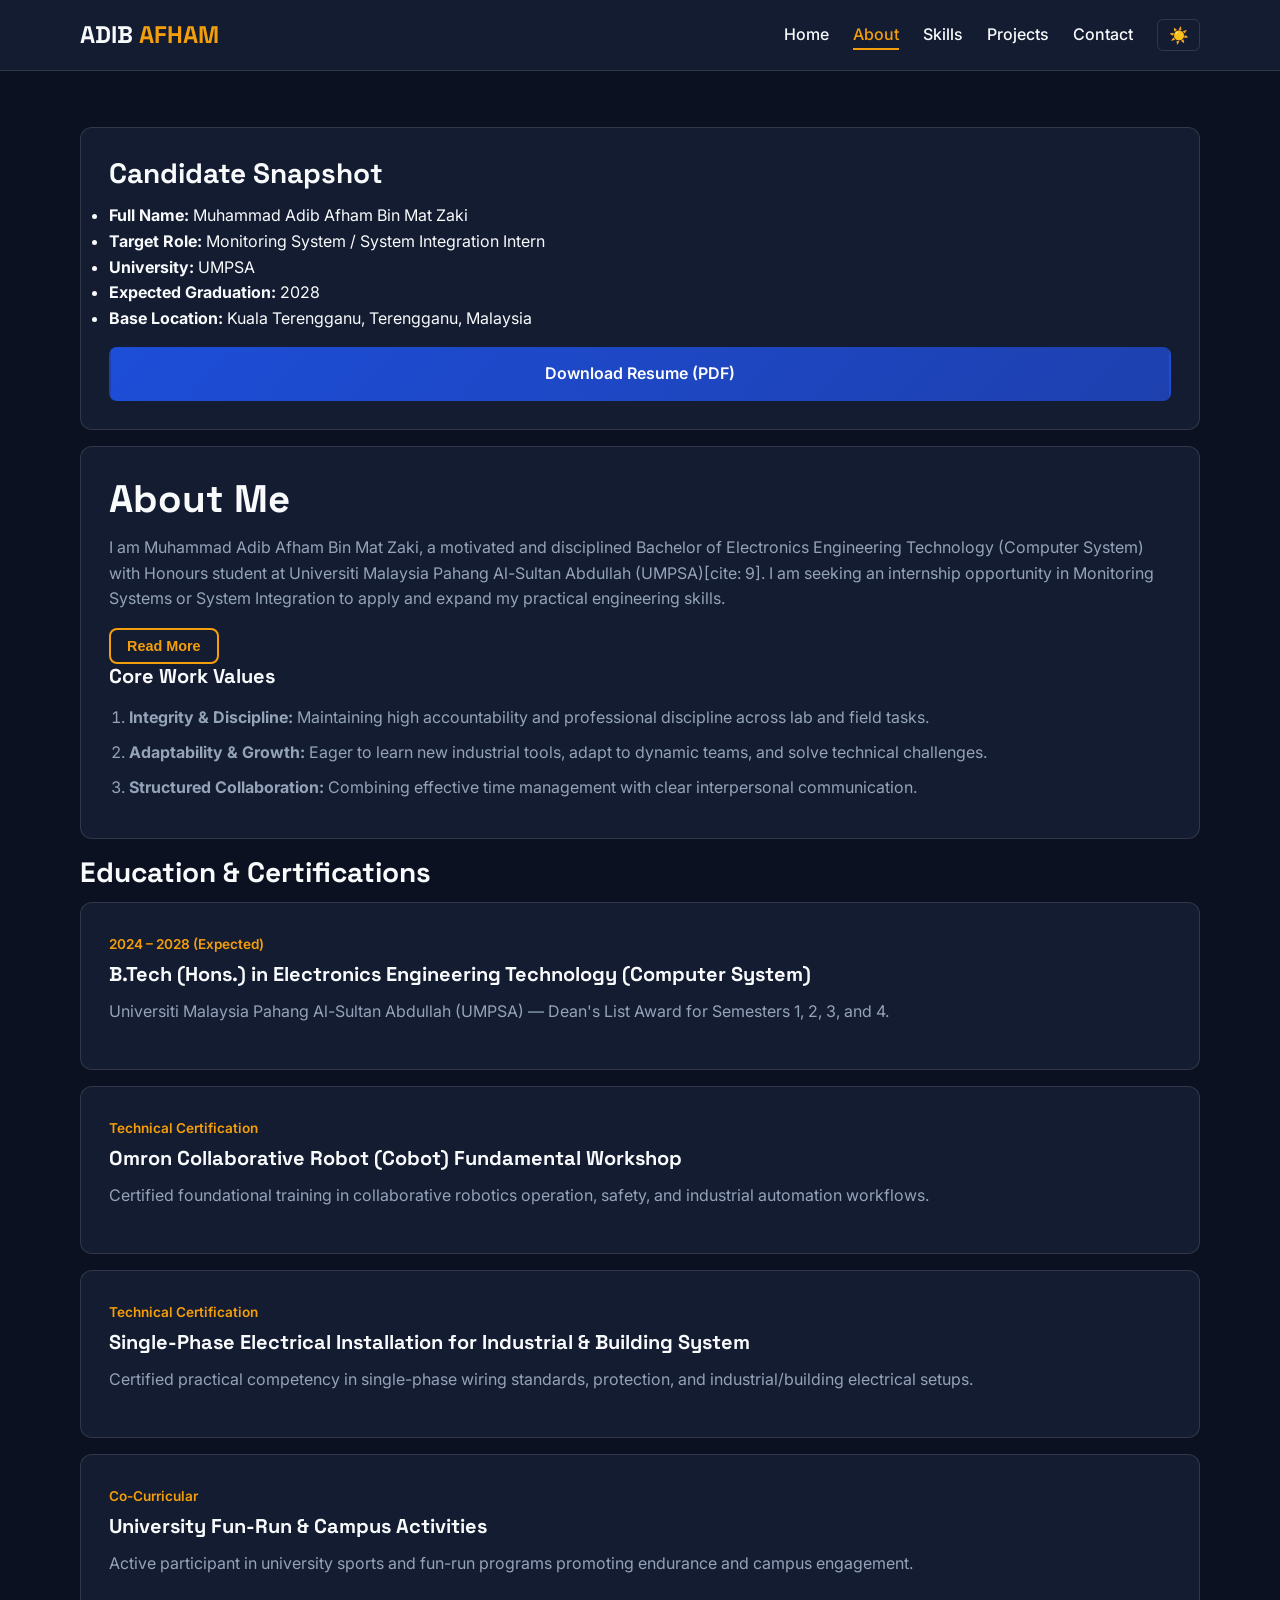
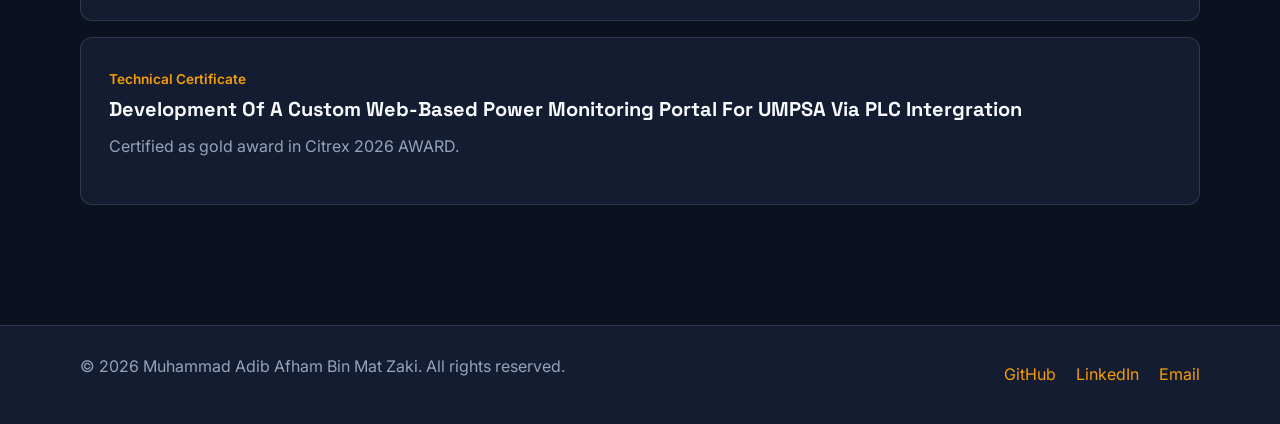
==== about.html @ 21b7c19b "Add files via upload" ====
<!DOCTYPE html>
<html lang="en">
<head>
  <meta charset="UTF-8">
  <meta name="viewport" content="width=device-width, initial-scale=1.0">
  <title>About Me | Muhammad Adib Afham</title>
  <link rel="preconnect" href="https://fonts.googleapis.com">
  <link rel="preconnect" href="https://fonts.gstatic.com" crossorigin>
  <link href="https://fonts.googleapis.com/css2?family=Inter:wght@400;500;600&family=Space+Grotesk:wght@600;700&display=swap" rel="stylesheet">
  <link rel="stylesheet" href="css/style.css">
</head>
<body>
  <header class="site-header">
    <div class="container nav-wrapper">
      <a href="index.html" class="logo">ADIB<span> AFHAM</span></a>
      <button class="hamburger" id="hamburgerBtn" aria-label="Toggle Navigation" aria-expanded="false">
        <span></span>
        <span></span>
        <span></span>
      </button>
      <nav class="main-nav" id="mainNav">
        <ul>
          <li><a href="index.html">Home</a></li>
          <li><a href="about.html" class="active">About</a></li>
          <li><a href="skills.html">Skills</a></li>
          <li><a href="projects.html">Projects</a></li>
          <li><a href="contact.html">Contact</a></li>
        </ul>
        <button id="themeToggle" class="theme-btn" aria-label="Toggle Light/Dark Mode">☀️</button>
      </nav>
    </div>
  </header>

  <main class="container page-section">
    <div class="split-layout">
      <!-- Sticky Left Profile Card -->
      <aside class="sticky-sidebar">
        <div class="card profile-summary-card">
          <h2>Candidate Snapshot</h2>
          <ul class="meta-list">
            <li><strong>Full Name:</strong> Muhammad Adib Afham Bin Mat Zaki</li>
            <li><strong>Target Role:</strong> Monitoring System / System Integration Intern</li>
            <li><strong>University:</strong> UMPSA</li>
            <li><strong>Expected Graduation:</strong> 2028</li>
            <li><strong>Base Location:</strong> Kuala Terengganu, Terengganu, Malaysia</li>
            <p></p>
          </ul>
          <a href="docs/resume.pdf" class="btn btn-primary full-width" download>Download Resume (PDF)</a>
        </div>
      </aside>
      <p></p>

      <!-- Right Detailed Narrative & Credentials -->
      <div class="split-main">
        <article class="card">
          <h1>About Me</h1>
          <p>
            I am Muhammad Adib Afham Bin Mat Zaki, a motivated and disciplined Bachelor of Electronics Engineering Technology (Computer System) with Honours student at Universiti Malaysia Pahang Al-Sultan Abdullah (UMPSA)[cite: 9]. I am seeking an internship opportunity in Monitoring Systems or System Integration to apply and expand my practical engineering skills.
          </p>
          <div id="moreBio" class="hidden-content">
            <p>
              My academic projects focus on connecting industrial controllers with modern software interfaces—including linking Factory I/O simulations to physical PLC hardware via OPC UA (2025) and developing a web-based Water Pump Monitoring System dashboard using Node-RED, MySQL, and HTML with real-time alarm alerts (2026).
            </p>
            <p>
              Alongside earning Dean's List recognition across four consecutive semesters, I have completed hands-on technical workshops in Omron Collaborative Robots (Cobot) and Single-Phase Electrical Installation, and actively participate in university fun-run events.
            </p>
          </div>
          <button id="readMoreBtn" class="btn btn-outline btn-sm">Read More</button>

          <h3>Core Work Values</h3>
          <ol class="styled-list">
            <li><strong>Integrity &amp; Discipline:</strong> Maintaining high accountability and professional discipline across lab and field tasks.</li>
            <li><strong>Adaptability &amp; Growth:</strong> Eager to learn new industrial tools, adapt to dynamic teams, and solve technical challenges.</li>
            <li><strong>Structured Collaboration:</strong> Combining effective time management with clear interpersonal communication.</li>
          </ol>
        </article>
        <p>


        </p>
        <p></p>
        <p></p>
        <section class="credentials-section">
          <h2>Education &amp; Certifications</h2>
          <div class="credentials-grid">
            <article class="card credential-card">
              <span class="timeline-date">2024 – 2028 (Expected)</span>
              <h3>B.Tech (Hons.) in Electronics Engineering Technology (Computer System)</h3>
              <p>Universiti Malaysia Pahang Al-Sultan Abdullah (UMPSA) — Dean's List Award for Semesters 1, 2, 3, and 4.</p>
            </article>
            <p></p>

            <article class="card credential-card">
              <span class="timeline-date">Technical Certification</span>
              <h3>Omron Collaborative Robot (Cobot) Fundamental Workshop</h3>
              <p>Certified foundational training in collaborative robotics operation, safety, and industrial automation workflows.</p>
            </article>
            <p></p>

            <article class="card credential-card">
              <span class="timeline-date">Technical Certification</span>
              <h3>Single-Phase Electrical Installation for Industrial &amp; Building System</h3>
              <p>Certified practical competency in single-phase wiring standards, protection, and industrial/building electrical setups.</p>
            </article>
            <p></p>

            <article class="card credential-card">
              <span class="timeline-date">Co-Curricular</span>
              <h3>University Fun-Run &amp; Campus Activities</h3>
              <p>Active participant in university sports and fun-run programs promoting endurance and campus engagement.</p>
            </article>
            <p></p>

            <article class="card credential-card">
              <span class="timeline-date">Technical Certificate</span>
              <h3>Development Of A Custom Web-Based Power Monitoring Portal For UMPSA Via PLC Intergration</h3>
              <p>Certified as gold award in Citrex 2026 AWARD.</p>
            </article>
            <p></p>
          </div>
        </section>
      </div>
    </div>
  </main>

  <footer class="site-footer">
    <div class="container footer-content">
      <p>&copy; <span id="currentYear">2026</span> Muhammad Adib Afham Bin Mat Zaki. All rights reserved.</p>
      <div class="social-links">
       <a href="https://github.com/Adeebbs" target="_blank" rel="noopener noreferrer">GitHub</a>
        <a href="https://www.linkedin.com/in/adib-afham-a77aa1451/" target="_blank" rel="noopener noreferrer">LinkedIn</a>
        <a href="mailto:adibafham878@gmail.com">Email</a>
      </div>
    </div>
  </footer>

  <button id="scrollTopBtn" class="scroll-top" title="Back to top">&uarr;</button>
  <script src="js/script.js"></script>
</body>
</html>
---- css/style.css ----
/* =========================================================
   CSS Variables & Theme Setup (Cobalt Blue & Amber Gold)
   ========================================================= */
:root {
  --bg-primary: #0b1120;
  --bg-secondary: #131c31;
  --text-primary: #f8fafc;
  --text-secondary: #94a3b8;
  --accent-primary: #1d4ed8;
  --accent-primary-dark: #1e40af;
  --accent-primary-light: #60a5fa;
  --accent-secondary: #f59e0b;
  --accent-secondary-light: #fbbf24;
  --border-color: rgba(248, 250, 252, 0.12);
  --error-color: #f43f5e;
  --success-color: #10b981;
  --font-heading: 'Space Grotesk', sans-serif;
  --font-body: 'Inter', sans-serif;
  --transition: all 0.3s ease;
}

body.light-theme {
  --bg-primary: #f8fafc;
  --bg-secondary: #ffffff;
  --text-primary: #0f172a;
  --text-secondary: #475569;
  --accent-primary: #1d4ed8;
  --accent-primary-dark: #1e3a8a;
  --accent-primary-light: #2563eb;
  --accent-secondary: #d97706;
  --accent-secondary-light: #b45309;
  --border-color: rgba(15, 23, 42, 0.12);
  --error-color: #dc2626;
  --success-color: #059669;
}

/* =========================================================
   Reset & Global Typography
   ========================================================= */
* {
  box-sizing: border-box;
  margin: 0;
  padding: 0;
}

html {
  scroll-behavior: smooth;
}

body {
  font-family: var(--font-body);
  background-color: var(--bg-primary);
  color: var(--text-primary);
  line-height: 1.6;
  transition: background-color 0.3s ease, color 0.3s ease;
}

h1, h2, h3 {
  font-family: var(--font-heading);
  line-height: 1.25;
  margin-bottom: 0.75rem;
}

h1 { font-size: 2.4rem; }
h2 { font-size: 1.75rem; }
h3 { font-size: 1.25rem; }

p {
  margin-bottom: 1rem;
  color: var(--text-secondary);
}

a {
  color: var(--accent-secondary);
  text-decoration: none;
  transition: var(--transition);
}

.container {
  width: 90%;
  max-width: 1120px;
  margin: 0 auto;
}

.page-section {
  padding: 3.5rem 0;
}

.section-subtitle {
  margin-bottom: 2rem;
  font-size: 1.05rem;
}

/* =========================================================
   Header & Responsive Navigation
   ========================================================= */
.site-header {
  background-color: var(--bg-secondary);
  border-bottom: 1px solid var(--border-color);
  position: sticky;
  top: 0;
  z-index: 100;
}

.nav-wrapper {
  display: flex;
  justify-content: space-between;
  align-items: center;
  padding: 1rem 0;
}

.logo {
  font-family: var(--font-heading);
  font-size: 1.5rem;
  font-weight: 700;
  color: var(--text-primary);
}

.logo span {
  color: var(--accent-secondary);
}

.main-nav {
  display: flex;
  align-items: center;
  gap: 1.5rem;
}

.main-nav ul {
  display: flex;
  list-style: none;
  gap: 1.5rem;
}

.main-nav a {
  color: var(--text-primary);
  font-weight: 500;
  padding-bottom: 0.25rem;
  border-bottom: 2px solid transparent;
}

.main-nav a:hover,
.main-nav a.active {
  color: var(--accent-secondary);
  border-bottom-color: var(--accent-secondary);
}

.theme-btn {
  background: transparent;
  border: 1px solid var(--border-color);
  color: var(--text-primary);
  padding: 0.35rem 0.65rem;
  border-radius: 6px;
  cursor: pointer;
  font-size: 1rem;
}

.hamburger {
  display: none;
  flex-direction: column;
  gap: 5px;
  background: transparent;
  border: none;
  cursor: pointer;
}

.hamburger span {
  width: 25px;
  height: 3px;
  background-color: var(--text-primary);
  border-radius: 2px;
}

/* =========================================================
   Buttons & Cards
   ========================================================= */
.btn {
  display: inline-block;
  padding: 0.75rem 1.5rem;
  border-radius: 8px;
  font-weight: 600;
  cursor: pointer;
  border: 2px solid transparent;
  transition: var(--transition);
  text-align: center;
}

.btn-sm {
  padding: 0.5rem 1rem;
  font-size: 0.9rem;
}

.full-width {
  width: 100%;
}

.btn-primary {
  background: linear-gradient(135deg, var(--accent-primary), var(--accent-primary-dark));
  color: #ffffff;
}

.btn-primary:hover {
  transform: translateY(-2px);
  box-shadow: 0 6px 20px rgba(29, 78, 216, 0.45);
}

.btn-outline {
  border-color: var(--accent-secondary);
  color: var(--accent-secondary);
  background: transparent;
}

.btn-outline:hover {
  background-color: var(--accent-secondary);
  color: #0b1120;
}

.card {
  background-color: var(--bg-secondary);
  border: 1px solid var(--border-color);
  border-radius: 12px;
  padding: 1.75rem;
}

/* =========================================================
   Home Page: Hero, Highlights & Table
   ========================================================= */
.hero {
  display: grid;
  grid-template-columns: 1.3fr 0.7fr;
  align-items: center;
  gap: 2.5rem;
  padding: 4rem 0;
}

.greeting-badge {
  display: inline-block;
  background: rgba(29, 78, 216, 0.22);
  border: 1px solid var(--accent-primary-light);
  color: var(--accent-secondary);
  padding: 0.3rem 0.85rem;
  border-radius: 20px;
  font-size: 0.9rem;
  font-weight: 600;
  margin-bottom: 1rem;
}

.highlight {
  color: var(--accent-secondary);
}

.typing-wrapper {
  min-height: 2.2rem;
  color: var(--accent-primary);
  font-size: 1.35rem;
}

body:not(.light-theme) .typing-wrapper {
  color: var(--accent-primary-light);
}

.cursor {
  animation: blink 0.8s infinite;
}

@keyframes blink {
  50% { opacity: 0; }
}

.cta-group {
  display: flex;
  gap: 1rem;
  margin-top: 1.5rem;
}

.hero-image img {
  width: 100%;
  max-width: 300px;
  border-radius: 16px;
  border: 3px solid var(--accent-secondary);
  box-shadow: 0 12px 30px rgba(245, 158, 11, 0.16);
  display: block;
  margin: 0 auto;
}

.highlights {
  padding: 2rem 0;
}

.stats-grid {
  display: grid;
  grid-template-columns: repeat(3, 1fr);
  gap: 1.5rem;
  margin-top: 1rem;
}

.stat-card {
  background-color: var(--bg-secondary);
  border: 1px solid var(--border-color);
  border-left: 4px solid var(--accent-secondary);
  border-radius: 10px;
  padding: 1.5rem;
  transition: var(--transition);
}

.stat-card:hover {
  transform: translateY(-4px);
}

.stat-card h3 {
  font-size: 2rem;
  color: var(--accent-secondary);
  margin-bottom: 0.25rem;
}

.overview-table-section {
  padding: 2.5rem 0 4rem;
}

.table-responsive {
  overflow-x: auto;
  margin-top: 1rem;
}

table {
  width: 100%;
  border-collapse: collapse;
  background-color: var(--bg-secondary);
  border-radius: 10px;
  overflow: hidden;
}

th, td {
  padding: 1rem;
  text-align: left;
  border-bottom: 1px solid var(--border-color);
}

th {
  background-color: rgba(29, 78, 216, 0.25);
  color: var(--text-primary);
  font-family: var(--font-heading);
}

/* =========================================================
   About Page & Timeline
   ========================================================= */
.about-grid {
  display: grid;
  grid-template-columns: 1.4fr 1fr;
  gap: 2rem;
  margin-bottom: 3rem;
}

.hidden-content {
  display: none;
}

.hidden-content.show {
  display: block;
}

.styled-list {
  margin: 1rem 0 0 1.25rem;
  color: var(--text-secondary);
}

.styled-list li {
  margin-bottom: 0.6rem;
}

.timeline {
  border-left: 3px solid var(--accent-primary-light);
  padding-left: 1.5rem;
  margin-top: 1.5rem;
}

.timeline-item {
  position: relative;
  margin-bottom: 2rem;
  background-color: var(--bg-secondary);
  padding: 1.5rem;
  border-radius: 10px;
  border: 1px solid var(--border-color);
}

.timeline-date {
  display: inline-block;
  font-size: 0.85rem;
  font-weight: 600;
  color: var(--accent-secondary);
  margin-bottom: 0.4rem;
}

.timeline-item ul {
  margin-left: 1.25rem;
  color: var(--text-secondary);
}

/* =========================================================
   Skills Page: Tabs & Animated Bars
   ========================================================= */
.tab-buttons,
.filter-controls {
  display: flex;
  flex-wrap: wrap;
  gap: 0.75rem;
  margin-bottom: 2rem;
}

.tab-btn,
.filter-btn {
  padding: 0.6rem 1.2rem;
  border-radius: 8px;
  border: 1px solid var(--border-color);
  background-color: var(--bg-secondary);
  color: var(--text-primary);
  cursor: pointer;
  font-weight: 500;
  transition: var(--transition);
}

.tab-btn.active,
.filter-btn.active,
.tab-btn:hover,
.filter-btn:hover {
  background-color: var(--accent-primary);
  color: #ffffff;
  border-color: var(--accent-primary);
}

.tab-content {
  display: none;
}

.tab-content.active {
  display: block;
}

.skills-grid {
  display: grid;
  grid-template-columns: repeat(2, 1fr);
  gap: 1.5rem;
}

.skill-item {
  margin-bottom: 1.25rem;
}

.skill-header {
  display: flex;
  justify-content: space-between;
  font-size: 0.95rem;
  margin-bottom: 0.4rem;
}

.progress-bar {
  width: 100%;
  height: 10px;
  background-color: rgba(248, 250, 252, 0.12);
  border-radius: 6px;
  overflow: hidden;
}

body.light-theme .progress-bar {
  background-color: #e2e8f0;
}

.progress-fill {
  height: 100%;
  width: 0;
  background: linear-gradient(90deg, var(--accent-primary-light), var(--accent-secondary));
  border-radius: 6px;
  transition: width 0.9s ease-in-out;
}

/* =========================================================
   Projects Page & Modal
   ========================================================= */
.projects-grid {
  display: grid;
  grid-template-columns: repeat(3, 1fr);
  gap: 1.75rem;
}

.project-card {
  background-color: var(--bg-secondary);
  border: 1px solid var(--border-color);
  border-radius: 12px;
  overflow: hidden;
  display: flex;
  flex-direction: column;
  transition: var(--transition);
}

.project-card:hover {
  transform: translateY(-5px);
  border-color: var(--accent-secondary);
}

.project-card img {
  width: 100%;
  height: 185px;
  object-fit: cover;
  background-color: var(--bg-primary);
}

.project-body {
  padding: 1.5rem;
  display: flex;
  flex-direction: column;
  flex-grow: 1;
}

.project-body .btn {
  margin-top: auto;
  align-self: flex-start;
}

.tag {
  display: inline-block;
  font-size: 0.8rem;
  font-weight: 600;
  color: var(--accent-secondary);
  margin-bottom: 0.5rem;
}

.modal {
  display: none;
  position: fixed;
  inset: 0;
  background-color: rgba(11, 17, 32, 0.8);
  z-index: 200;
  align-items: center;
  justify-content: center;
  padding: 1rem;
}

.modal.open {
  display: flex;
}

.modal-content {
  background-color: var(--bg-secondary);
  border: 1px solid var(--accent-secondary);
  border-radius: 12px;
  max-width: 600px;
  width: 100%;
  padding: 2rem;
  position: relative;
}

.modal-close {
  position: absolute;
  top: 1rem;
  right: 1.25rem;
  background: none;
  border: none;
  color: var(--text-primary);
  font-size: 1.75rem;
  cursor: pointer;
}

/* =========================================================
   Contact Page & Validation
   ========================================================= */
.contact-grid {
  display: grid;
  grid-template-columns: 1.3fr 0.9fr;
  gap: 2rem;
}

.form-group {
  margin-bottom: 1.25rem;
}

.form-group label {
  display: block;
  margin-bottom: 0.4rem;
  font-weight: 500;
}

.form-group input,
.form-group textarea {
  width: 100%;
  padding: 0.75rem;
  border-radius: 8px;
  border: 1px solid var(--border-color);
  background-color: var(--bg-primary);
  color: var(--text-primary);
  font-family: inherit;
  font-size: 1rem;
}

.form-group input:focus,
.form-group textarea:focus {
  outline: none;
  border-color: var(--accent-secondary);
}

.error-msg {
  color: var(--error-color);
  font-size: 0.85rem;
  display: block;
  min-height: 1.1rem;
  margin-top: 0.25rem;
}

.success-banner {
  margin-top: 1rem;
  color: var(--success-color);
  font-weight: 600;
}

.contact-list {
  list-style: none;
}

.contact-list li {
  margin-bottom: 1rem;
  color: var(--text-secondary);
}

/* =========================================================
   Footer & Scroll-To-Top
   ========================================================= */
.site-footer {
  background-color: var(--bg-secondary);
  border-top: 1px solid var(--border-color);
  padding: 1.75rem 0;
  margin-top: 3rem;
}

.footer-content {
  display: flex;
  justify-content: space-between;
  align-items: center;
  flex-wrap: wrap;
  gap: 1rem;
}

.social-links {
  display: flex;
  gap: 1.25rem;
}

.scroll-top {
  position: fixed;
  bottom: 1.5rem;
  right: 1.5rem;
  background-color: var(--accent-primary);
  color: #ffffff;
  border: none;
  border-radius: 50%;
  width: 42px;
  height: 42px;
  font-size: 1.2rem;
  cursor: pointer;
  display: none;
  z-index: 90;
}

/* =========================================================
   Media Queries (Tablet <= 768px & Mobile <= 480px)
   ========================================================= */
@media (max-width: 768px) {
  .hamburger {
    display: flex;
  }

  .main-nav {
    display: none;
    position: absolute;
    top: 100%;
    left: 0;
    right: 0;
    background-color: var(--bg-secondary);
    flex-direction: column;
    padding: 1.5rem;
    border-bottom: 1px solid var(--border-color);
  }

  .main-nav.open {
    display: flex;
  }

  .main-nav ul {
    flex-direction: column;
    align-items: center;
  }

  .hero,
  .about-grid,
  .skills-grid,
  .contact-grid {
    grid-template-columns: 1fr;
  }

  .projects-grid,
  .stats-grid {
    grid-template-columns: repeat(2, 1fr);
  }
}

@media (max-width: 480px) {
  h1 {
    font-size: 1.85rem;
  }

  .projects-grid,
  .stats-grid {
    grid-template-columns: 1fr;
  }

  .cta-group {
    flex-direction: column;
  }

  .btn {
    width: 100%;
  }
}
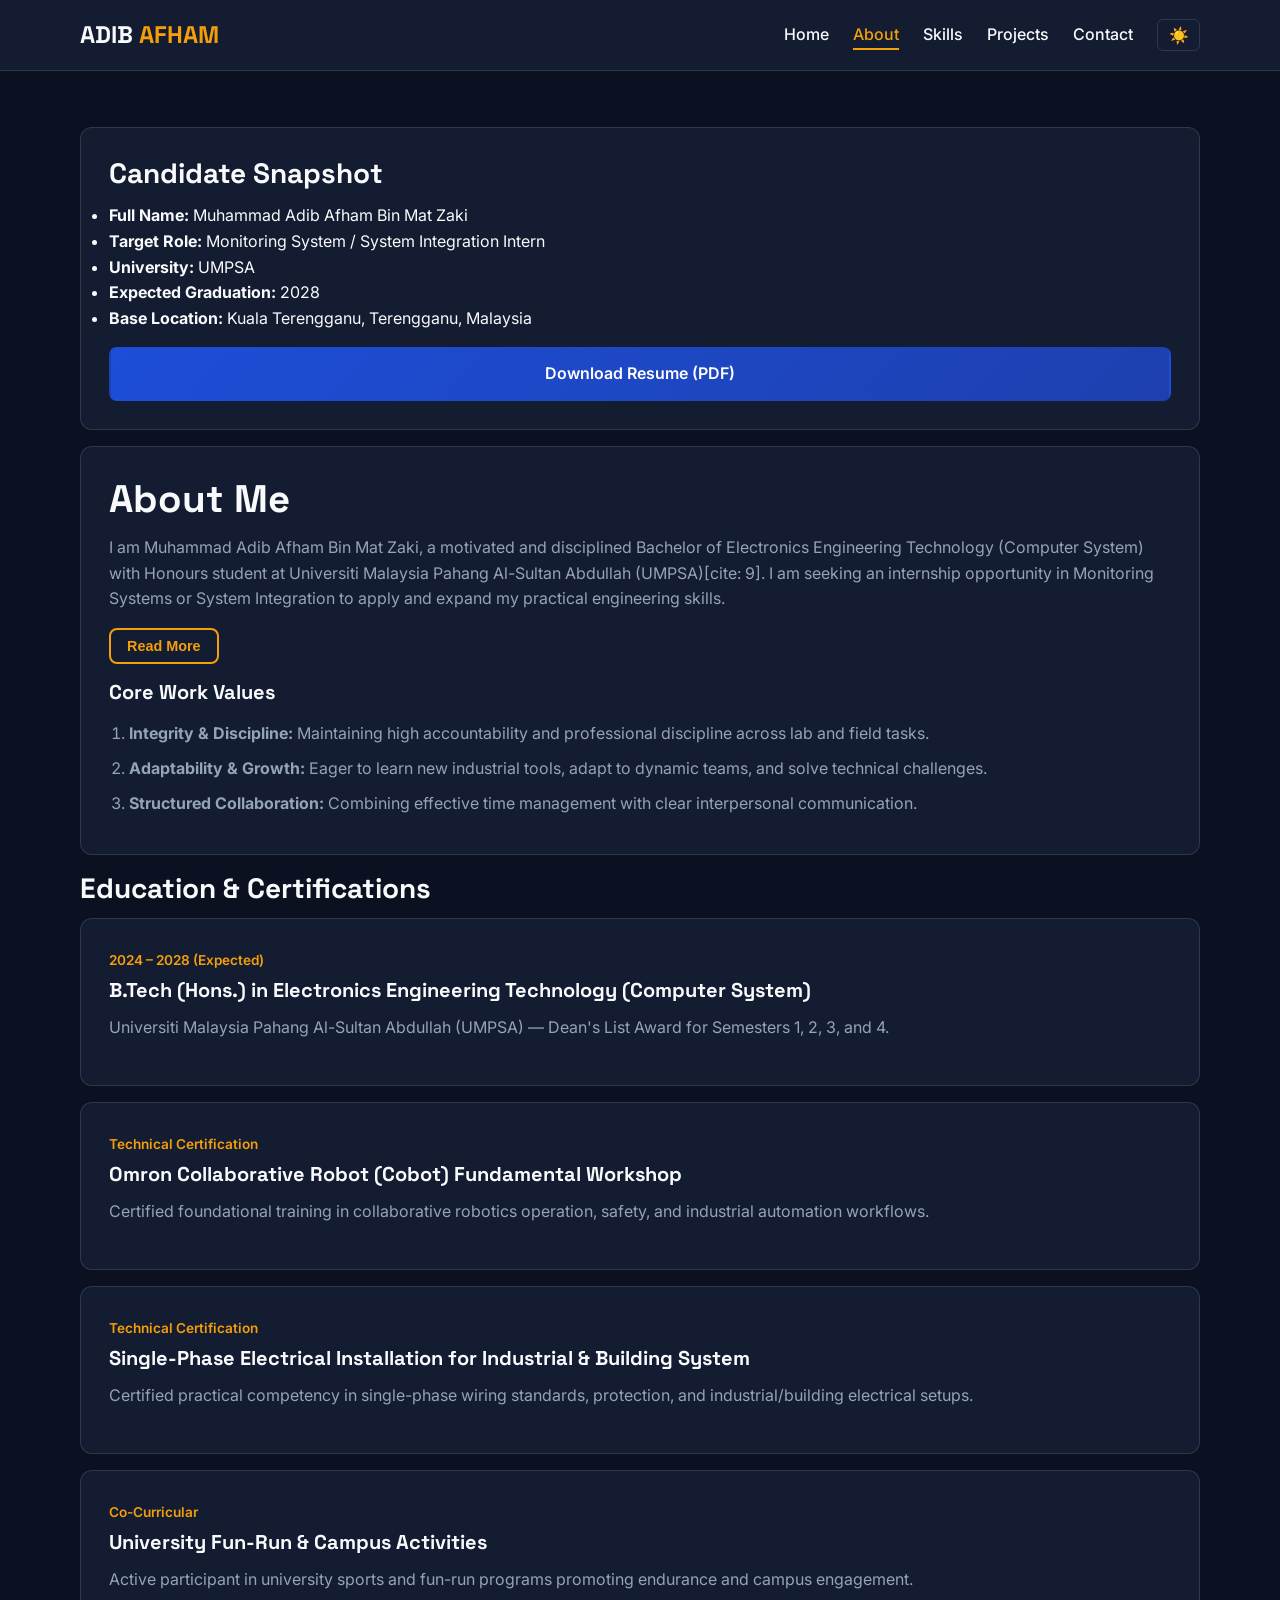
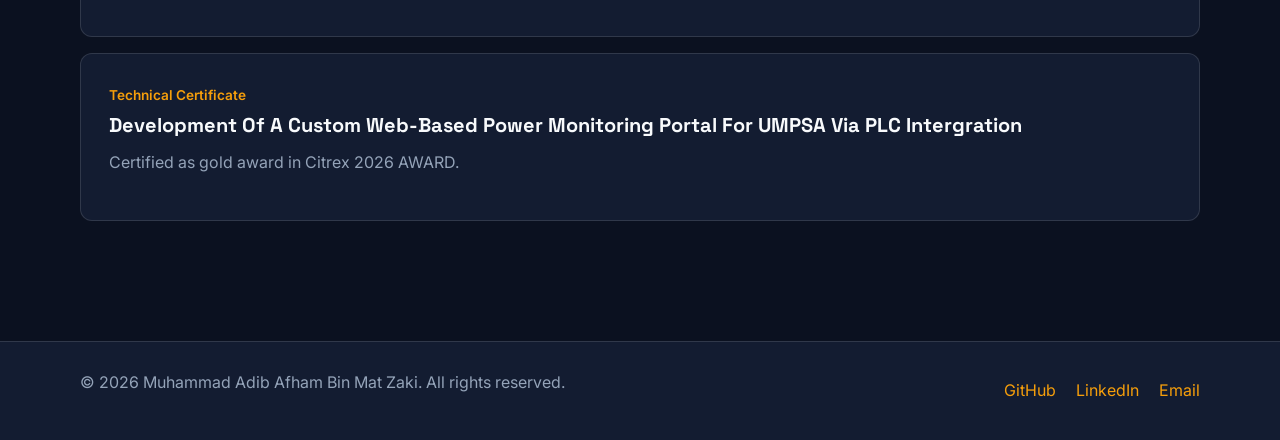
==== commit c04f181b: "Update about.html" ====
--- a/about.html
+++ b/about.html
@@ -66,6 +66,7 @@
             </p>
           </div>
           <button id="readMoreBtn" class="btn btn-outline btn-sm">Read More</button>
+          <p>  </p>
 
           <h3>Core Work Values</h3>
           <ol class="styled-list">
@@ -137,4 +138,4 @@
   <button id="scrollTopBtn" class="scroll-top" title="Back to top">&uarr;</button>
   <script src="js/script.js"></script>
 </body>
-</html>+</html>
